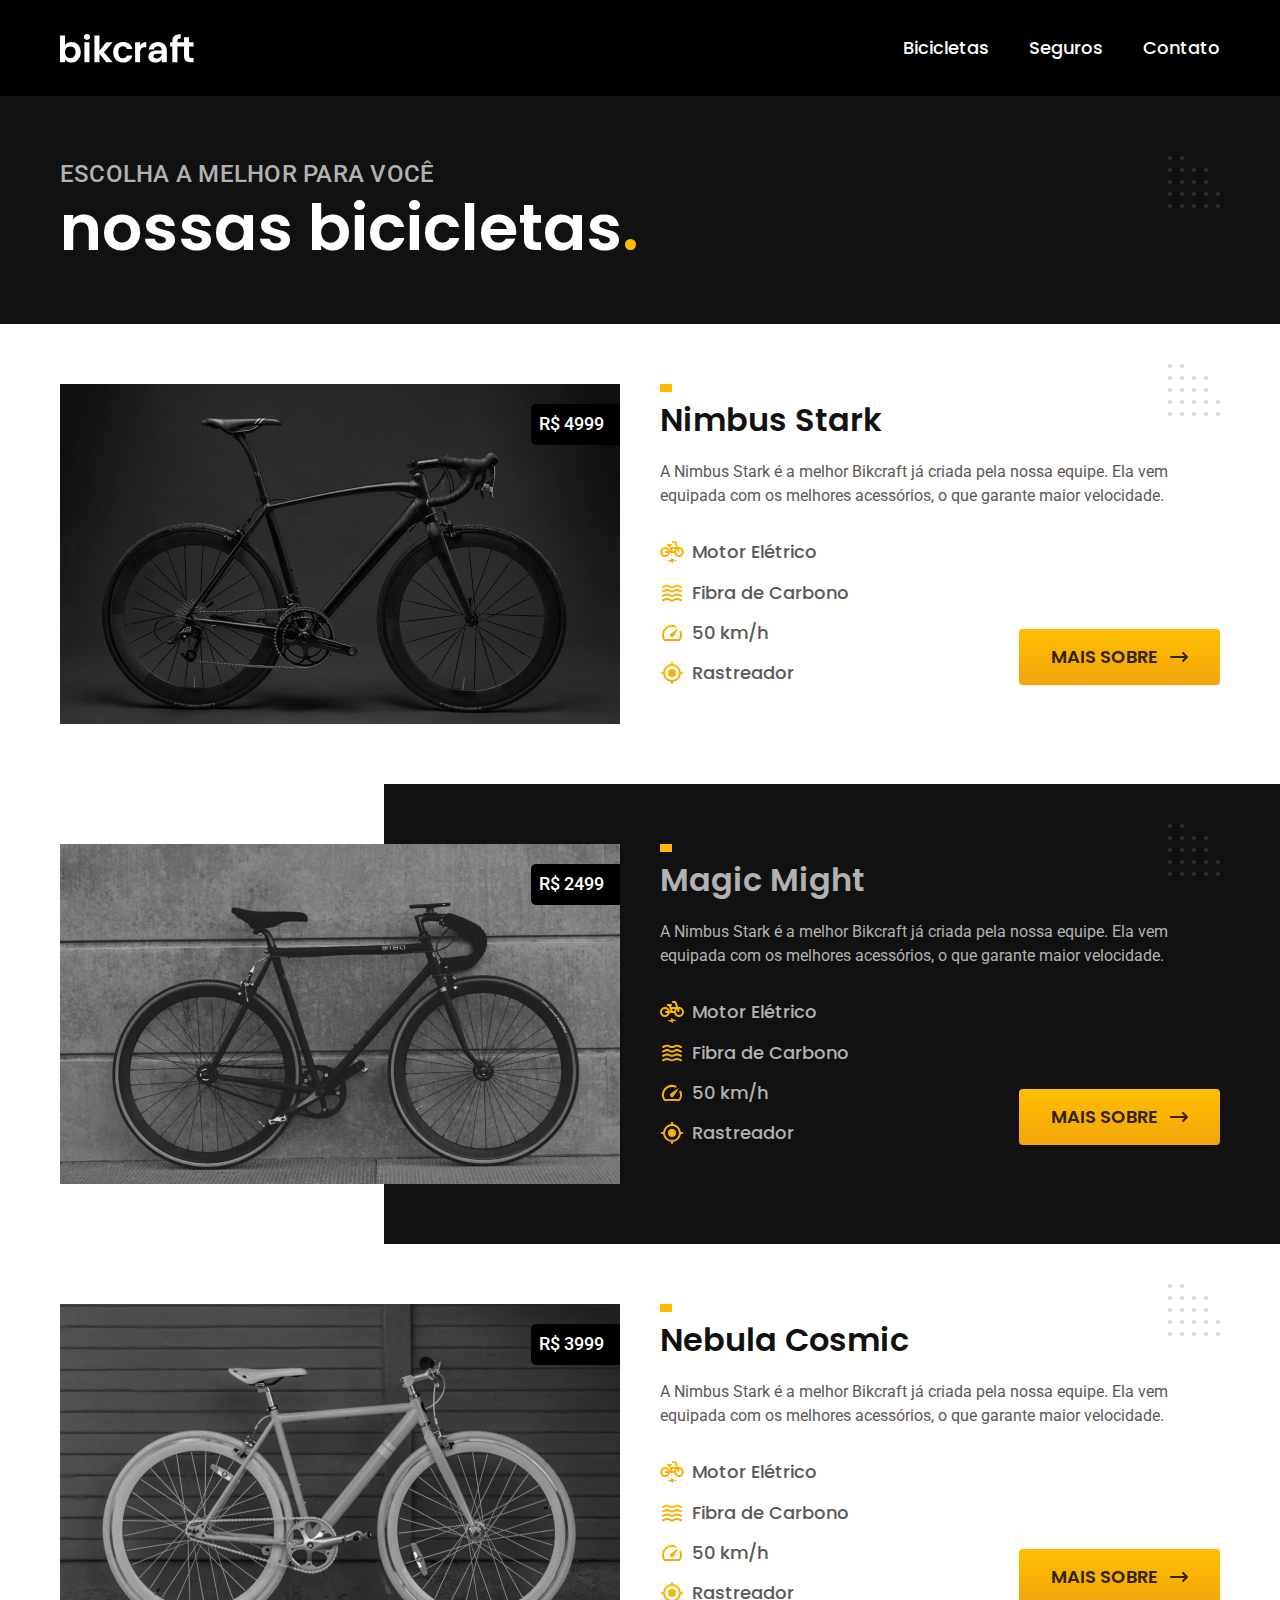
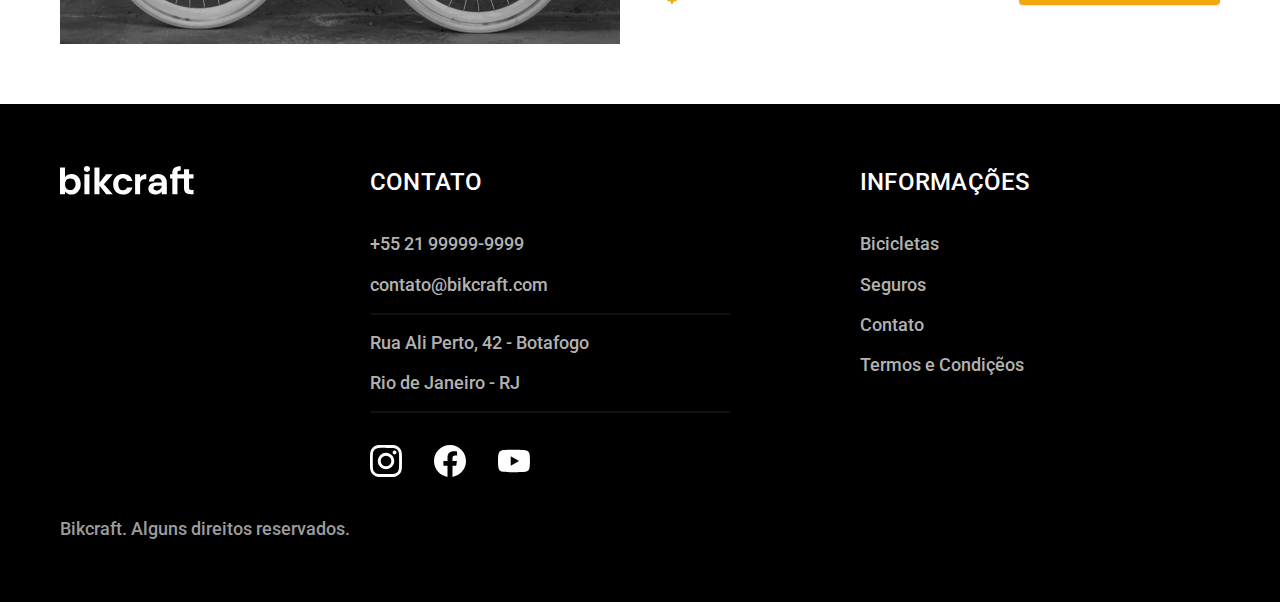
==== bicicletas.html @ 93dc84a7 "html e css finalizados" ====
<!DOCTYPE html>
<html lang="pt-br">

<head>
	<meta charset="UTF-8">
	<meta http-equiv="X-UA-Compatible" content="IE=edge">
	<meta name="viewport" content="width=device-width, initial-scale=1.0">
	<meta name="description" content="Bicicletas elétricas de alta precisão e qualidade, feitas sob medida para você. Explore o mundo na sua velocidade com a Bikcraft.">
	<link rel="preload" href="./css/style.css" as="style">
	<link rel="stylesheet" href="./css/style.css">
	<link rel="preconnect" href="https://fonts.googleapis.com">
	<link rel="preconnect" href="https://fonts.gstatic.com" crossorigin>
	<link href="https://fonts.googleapis.com/css2?family=Merriweather:ital,wght@1,900&family=Poppins:wght@400;600&family=Roboto:wght@400;500&display=swap" rel="stylesheet">
	<title>Bicicletas | Bikcraft</title>
	<meta name="description" content="Termos e condições.">
</head>

<body id="bicicletas">
	<header class="header-bg">
		<div class="container header">
			<a href="./"><img src="./img/bikcraft.svg" alt="Bikcraft"></a>
			<nav aria-label="primaria">
				<ul class="header-menu font-1-m cor-0">
					<li class="menu-item"><a href="./bicicletas.html">Bicicletas</a></li>
					<li class="menu-item"><a href="./seguros.html">Seguros</a></li>
					<li class="menu-item"><a href="./contato.html">Contato</a></li>
				</ul>
			</nav>
		</div>
	</header>
	<main class="">
		<div class="titulo-bg">
			<div class="titulo container">
				<p class="font-2-lb cor-5">Escolha a melhor para você</p>
				<h1 class="font-1-xxl cor-0">nossas bicicletas<span class="cor-p1">.</span></h1>
			</div>
		</div>
		<div class="">
			<div class="bicicletas container">
				<div class="bicicletas-imagem">
					<img src="./img/bicicletas/nimbus.jpg" alt="Bicicleta Preta">
					<span class="font-2-m cor-0">R$ 4999</span>
				</div>
				<div class="bicicletas-conteudo">
					<h2 class="font-1-xl">Nimbus Stark</h2>
					<p class="font-2-s cor-8">A Nimbus Stark é a melhor Bikcraft já criada pela nossa equipe. Ela vem equipada com os melhores acessórios, o que garante maior velocidade.</p>
					<ul class="font-1-m cor-8">
						<li>
							<img src="img/icones/eletrica.svg" alt="">
							Motor Elétrico
						</li>
						<li>
							<img src="img/icones/carbono.svg" alt="">
							Fibra de Carbono
						</li>
						<li>
							<img src="img/icones/velocidade.svg" alt="">
							50 km/h
						</li>
						<li>
							<img src="img/icones/rastreador.svg" alt="">
							Rastreador
						</li>
					</ul>
					<a class="botao seta" href="./bicicletas/nimbus.html">Mais Sobre</a>
				</div>
			</div>
		</div>
		<div class="bicicletas-bg">
			<div class="bicicletas container">
				<div class="bicicletas-imagem">
					<img src="./img/bicicletas/magic.jpg" alt="Bicicleta Preta">
					<span class="font-2-m cor-0">R$ 2499</span>
				</div>
				<div class="bicicletas-conteudo">
					<h2 class="font-1-xl cor-5">Magic Might</h2>
					<p class="font-2-s cor-5">A Nimbus Stark é a melhor Bikcraft já criada pela nossa equipe. Ela vem equipada com os melhores acessórios, o que garante maior velocidade.</p>
					<ul class="font-1-m cor-5">
						<li>
							<img src="img/icones/eletrica.svg" alt="">
							Motor Elétrico
						</li>
						<li>
							<img src="img/icones/carbono.svg" alt="">
							Fibra de Carbono
						</li>
						<li>
							<img src="img/icones/velocidade.svg" alt="">
							50 km/h
						</li>
						<li>
							<img src="img/icones/rastreador.svg" alt="">
							Rastreador
						</li>
					</ul>
					<a class="botao seta" href="./bicicletas/magic.html">Mais Sobre</a>
				</div>
			</div>
		</div>
		<div class="">
			<div class="bicicletas container">
				<div class="bicicletas-imagem">
					<img src="./img/bicicletas/nebula.jpg" alt="Bicicleta Preta">
					<span class="font-2-m cor-0">R$ 3999</span>
				</div>
				<div class="bicicletas-conteudo">
					<h2 class="font-1-xl">Nebula Cosmic</h2>
					<p class="font-2-s cor-8">A Nimbus Stark é a melhor Bikcraft já criada pela nossa equipe. Ela vem equipada com os melhores acessórios, o que garante maior velocidade.</p>
					<ul class="font-1-m cor-8">
						<li>
							<img src="img/icones/eletrica.svg" alt="">
							Motor Elétrico
						</li>
						<li>
							<img src="img/icones/carbono.svg" alt="">
							Fibra de Carbono
						</li>
						<li>
							<img src="img/icones/velocidade.svg" alt="">
							50 km/h
						</li>
						<li>
							<img src="img/icones/rastreador.svg" alt="">
							Rastreador
						</li>
					</ul>
					<a class="botao seta" href="./bicicletas/nebula.html">Mais Sobre</a>
				</div>
			</div>
		</div>
	</main>
	<footer class="footer-bg">
		<div class="footer container">
			<img src="img/bikcraft.svg" alt="Bikcraft">
			<div class="footer-contato">
				<h3 class="font-2-lb cor-0">Contato</h3>
				<ul class="cor-5 font-2-m">
					<li><a href="tel: +5521999999999">+55 21 99999-9999</a></li>
					<li><a href="mailto: contato@bikkcraft.com">contato@bikcraft.com</a></li>
					<li>Rua Ali Perto, 42 - Botafogo</li>
					<li>Rio de Janeiro - RJ</li>
				</ul>
				<div class="footer-redes">
					<a href="./">
						<img src="img/redes/instagram.svg" alt="">
					</a>
					<a href="./">
						<img src="img/redes/facebook.svg" alt="">
					</a>
					<a href="./">
						<img src="img/redes/youtube.svg" alt="">
					</a>
				</div>
			</div>
			<div class="footer-informacoes">
				<h3 class="font-2-lb cor-0">Informações</h3>
				<nav>
					<ul class="cor-5 font-2-m">
						<li><a href="./bicicletas.html">Bicicletas</a></li>
						<li><a href="./seguros.html">Seguros</a></li>
						<li><a href="./contato.html">Contato</a></li>
						<li><a href="./termos.html">Termos e Condiçẽos</a></li>
					</ul>
				</nav>
			</div>
			<p class="footer-copy font-2-m cor-6">Bikcraft. Alguns direitos reservados.</p>
		</div>
	</footer>
</body>

</html>
---- css/style.css ----
@import url('./global/global.css');
@import url('./utilidades/tipografia.css');
@import url('./utilidades/cores.css');
@import url('./global/header.css');
@import url('./global/footer.css');

/* utilidades */
@import url('./utilidades/componentes.css');
@import url('./utilidades/formulario.css');

/* home */
@import url('./home/introducao.css');
@import url('./home/tecnologia.css');
@import url('./home/parceiros.css');
@import url('./home/depoimento.css');

/* bicicletas */
@import url('./bicicletas/bicicletas-lista.css');
@import url('./bicicletas/bicicletas.css');

/* bicicleta */
@import url('./bicicleta/bicicleta.css');
@import url('./bicicleta/seguro-bicicleta.css');

/* seguros */
@import url('./seguros/seguros.css');
@import url('./seguros/vantagens.css');
@import url('./seguros/perguntas.css');

/* contato */
@import url('./contato/contato.css');
@import url('./contato/lojas.css');

/* orçamento */
@import url('./orcamento/orcamento.css');

/* termos */
@import url('./termos/termos.css');
---- css/style.css ----
@import url('./global/global.css');
@import url('./utilidades/tipografia.css');
@import url('./utilidades/cores.css');
@import url('./global/header.css');
@import url('./global/footer.css');

/* utilidades */
@import url('./utilidades/componentes.css');
@import url('./utilidades/formulario.css');

/* home */
@import url('./home/introducao.css');
@import url('./home/tecnologia.css');
@import url('./home/parceiros.css');
@import url('./home/depoimento.css');

/* bicicletas */
@import url('./bicicletas/bicicletas-lista.css');
@import url('./bicicletas/bicicletas.css');

/* bicicleta */
@import url('./bicicleta/bicicleta.css');
@import url('./bicicleta/seguro-bicicleta.css');

/* seguros */
@import url('./seguros/seguros.css');
@import url('./seguros/vantagens.css');
@import url('./seguros/perguntas.css');

/* contato */
@import url('./contato/contato.css');
@import url('./contato/lojas.css');

/* orçamento */
@import url('./orcamento/orcamento.css');

/* termos */
@import url('./termos/termos.css');
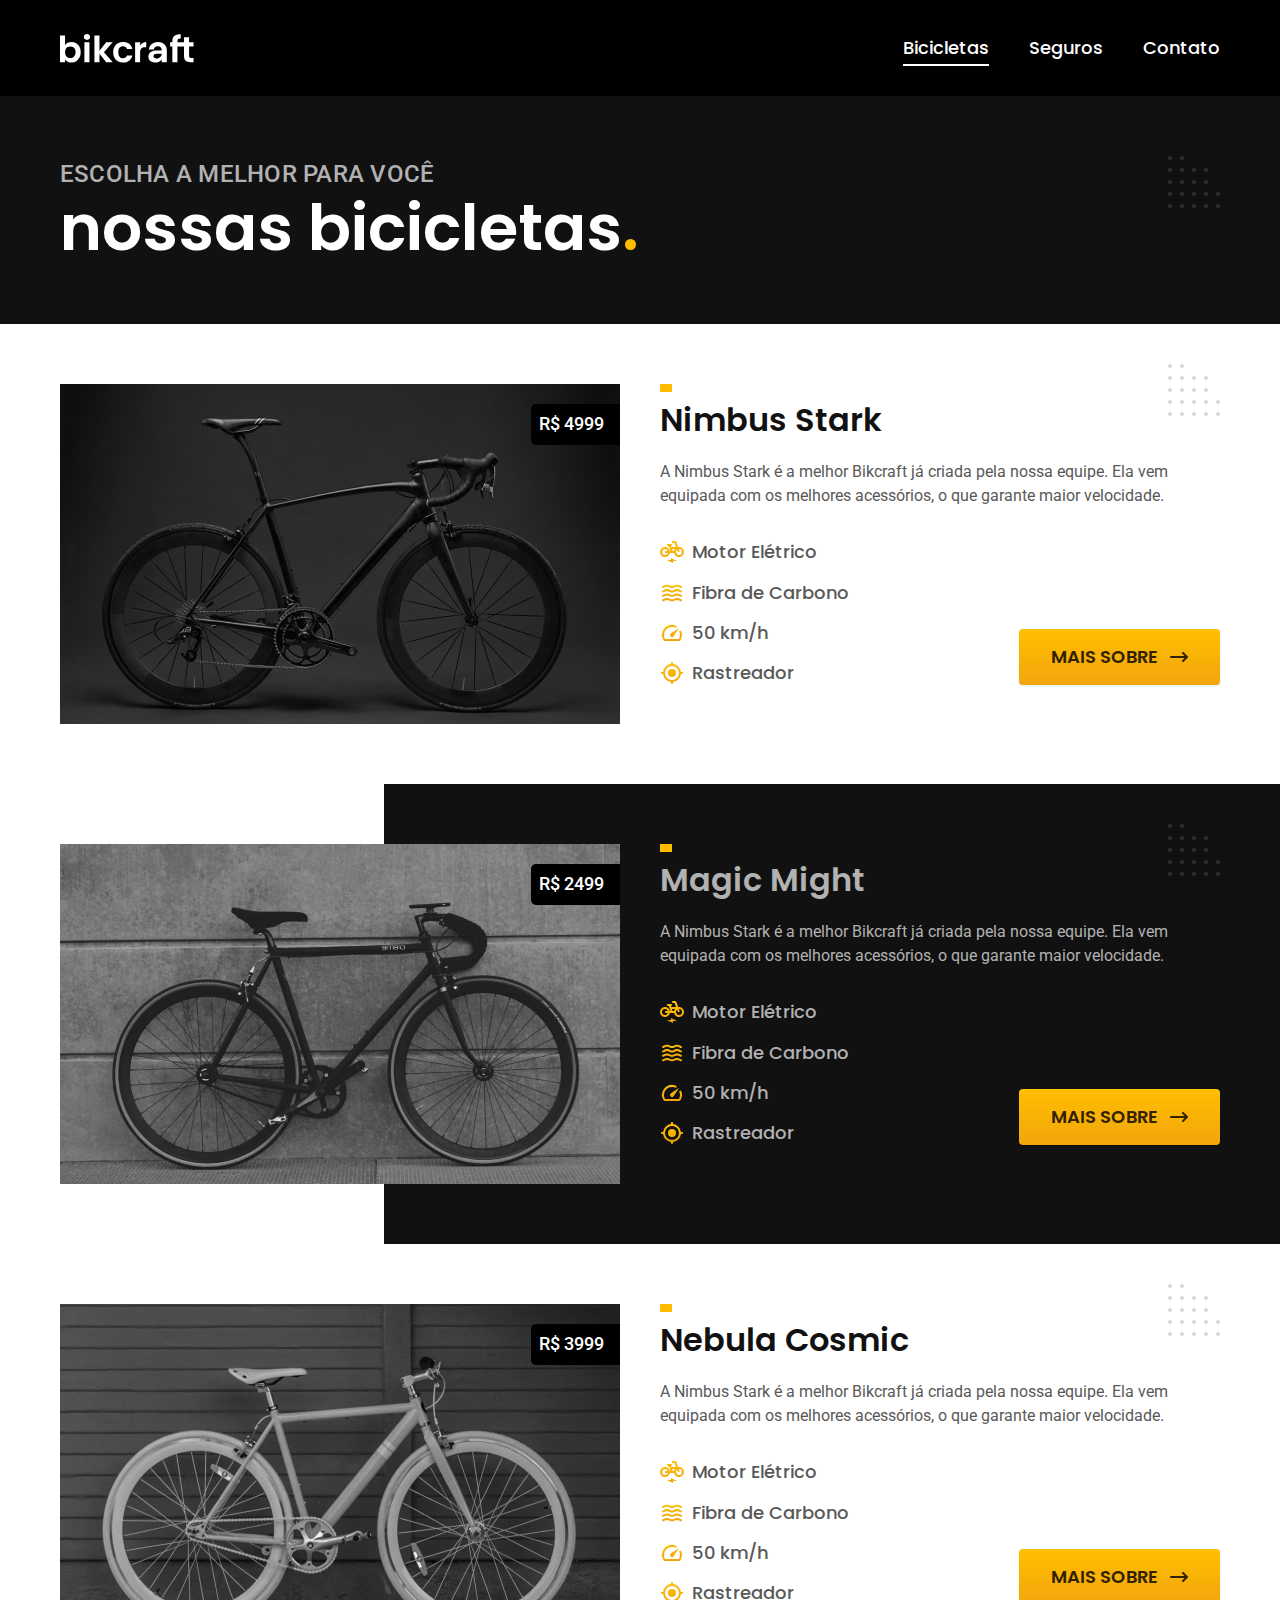
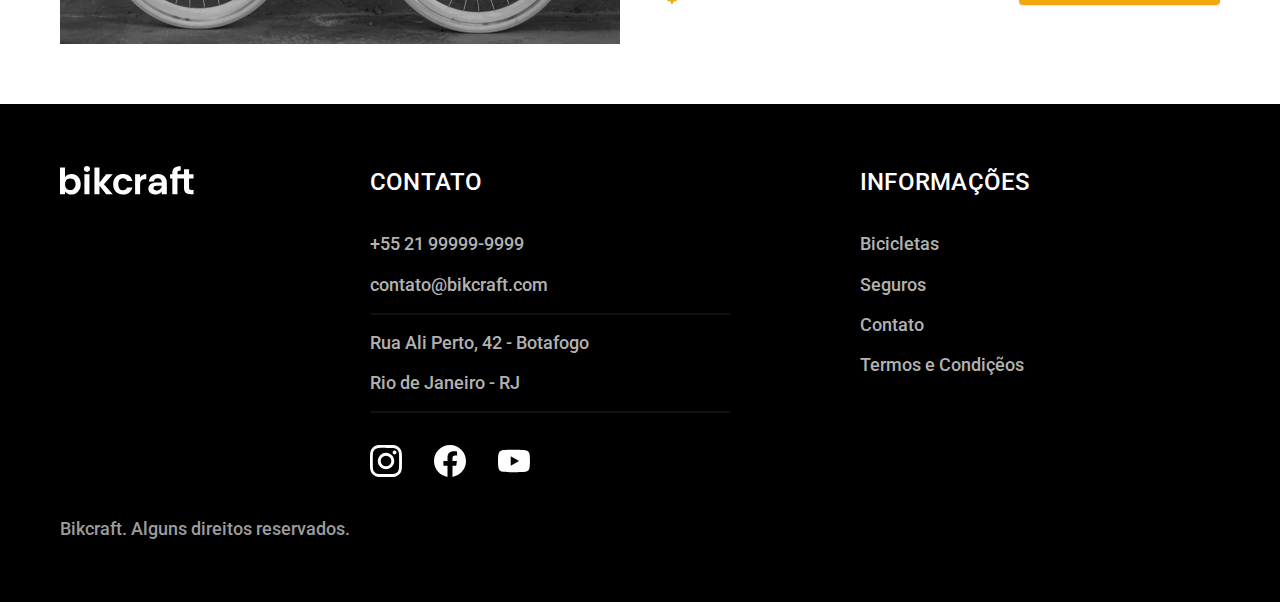
==== commit 8e7cdff7: "otimizado para prod" ====
--- a/bicicletas.html
+++ b/bicicletas.html
@@ -1,13 +1,16 @@
 <!DOCTYPE html>
 <html lang="pt-br">
+
+<script>document.documentElement.classList.add('js');</script>
 
 <head>
 	<meta charset="UTF-8">
 	<meta http-equiv="X-UA-Compatible" content="IE=edge">
 	<meta name="viewport" content="width=device-width, initial-scale=1.0">
 	<meta name="description" content="Bicicletas elétricas de alta precisão e qualidade, feitas sob medida para você. Explore o mundo na sua velocidade com a Bikcraft.">
-	<link rel="preload" href="./css/style.css" as="style">
-	<link rel="stylesheet" href="./css/style.css">
+	<link rel="icon" href="./favicon.svg" type="image/svg+xml">
+	<link rel="preload" href="./css/style.min.css" as="style">
+	<link rel="stylesheet" href="./css/style.min.css">
 	<link rel="preconnect" href="https://fonts.googleapis.com">
 	<link rel="preconnect" href="https://fonts.gstatic.com" crossorigin>
 	<link href="https://fonts.googleapis.com/css2?family=Merriweather:ital,wght@1,900&family=Poppins:wght@400;600&family=Roboto:wght@400;500&display=swap" rel="stylesheet">
@@ -166,6 +169,8 @@
 			<p class="footer-copy font-2-m cor-6">Bikcraft. Alguns direitos reservados.</p>
 		</div>
 	</footer>
+	<script src="./js/script.js"></script>
+
 </body>
 
 </html>--- a/css/style.min.css
+++ b/css/style.min.css
@@ -0,0 +1 @@
+body{margin:0;font-family:Arial,Helvetica,sans-serif;color:#111}blockquote,dd,h1,h2,h3,h4,p,ul{margin:0}ul{padding:0;list-style:none}a{text-decoration:none;color:inherit}img{max-width:100%;display:block}img [src$='.jpg']{border-radius:4px}.font-1-xs{font:500 0.75rem/1.35 Poppins,sans-serif}.font-1-s{font:500 1rem/1.5 Poppins,sans-serif}.font-1-m,.font-1-mb{font:500 1.125rem/1.35 Poppins,sans-serif}.font-1-mb{font-weight:600}.font-1-l{font:500 1.5rem/1.5 Poppins,sans-serif}.font-1-xl{font:600 2rem/1.25 Poppins,sans-serif}.font-1-xxl{font:600 4rem/1.125 Poppins,sans-serif}.font-2-xs{font:400 0.875rem/1.43 Roboto,sans-serif}.font-2-s{font:400 1rem/1.5 Roboto,sans-serif}.font-2-m{font:500 1.125rem/1.35 Roboto,sans-serif}.font-2-l,.font-2-lb{font:400 1.5rem/1.5 Roboto,sans-serif}.font-2-lb{font-weight:500;letter-spacing:.015rem;text-transform:uppercase}.font-2-xl{font:500 2rem/1.25 Roboto,sans-serif}@media (max-width:1200px){.font-1-xxl{font-size:3rem}.font-2-l,.font-2-lb{font-size:1.125rem}}@media (max-width:800px){.font-1-xxl{font-size:2rem}.font-1-xl,.font-2-xl{font-size:1.5rem}}:root{--cor-0:#ffffff;--cor-1:#f7f7f7;--cor-2:#ededed;--cor-3:#dedede;--cor-4:#cccccc;--cor-5:#b2b2b2;--cor-6:#9c9c9c;--cor-7:#717171;--cor-8:#595959;--cor-9:#404040;--cor-10:#2e2e2e;--cor-11:#111111;--cor-12:#000000;--cor-p1:#ffbb00;--cor-p2:#e4a30b;--cor-p3:#a66f00;--cor-p4:#664400;--cor-p5:#332200}.cor-0{color:var(--cor-0)}.cor-1{color:var(--cor-1)}.cor-2{color:var(--cor-2)}.cor-3{color:var(--cor-3)}.cor-4{color:var(--cor-4)}.cor-5{color:var(--cor-5)}.cor-6{color:var(--cor-6)}.cor-7{color:var(--cor-7)}.cor-8{color:var(--cor-8)}.cor-9{color:var(--cor-9)}.cor-10{color:var(--cor-10)}.cor-11{color:var(--cor-11)}.cor-12{color:var(--cor-12)}.cor-p1{color:var(--cor-p1)}.js [data-anime]{opacity:0}.js .anime{opacity:1;transform:none;transition:transform .6s,opacity .6s}.header-bg{background-color:var(--cor-12)}.header{display:flex;flex-wrap:wrap;gap:20px;justify-content:space-between;align-items:center;padding-bottom:20px;padding-top:20px}.header-menu{display:flex;flex-wrap:wrap;gap:40px}.header-menu a{padding:16px 0;display:inline-block;position:relative}.header-menu a::after{content:'';display:block;background:var(--cor-0);width:0;height:2px;margin-top:4px;position:absolute}.header-menu a.ativo::after,.header-menu a:hover::after{width:100%;transition:.3s}@media (max-width:800px){.header-menu{gap:20px}.header-menu a{background:var(--cor-11);padding:12px 16px;border-radius:4px}.header-menu a:hover{background-color:var(--cor-10)}.header-menu a::after{display:none}}@media (max-width:400px){.header-menu{gap:12px}.header-menu a{padding:8px 12px;font-size:.875rem}}.footer-bg{background-color:var(--cor-12)}.footer{padding-top:60px;padding-bottom:60px;display:grid;grid-template-columns:3fr 5fr 4fr;gap:40px}.footer h3{margin-bottom:32px}.footer-contato ul{margin-bottom:32px}.footer-contato li:nth-child(even):after{content:'';display:block;height:2px;max-width:360px;background:var(--cor-11);margin-top:16px}.footer li{margin-bottom:16px}.footer-redes{display:flex;gap:32px}.footer a:hover{color:var(--cor-0)}.footer-copy{grid-column:1/-1}@media (max-width:800px){.footer{grid-template-columns:1fr 1fr}.footer>img{display:none}}@media (max-width:600px){.footer{grid-template-columns:1fr;gap:60px}.footer-copy{margin-top:0}}.container{max-width:1200px;box-sizing:border-box;margin:0 auto;padding-left:20px;padding-right:20px}.botao{display:inline-block;padding:16px 32px;background:linear-gradient(#ffbf00,#f2a50c);color:var(--cor-p5);border-radius:4px;box-shadow:0 1px 2px 0 rgba(0,0,0,.1);text-transform:uppercase;font:600 1.125rem/1.35 Poppins,sans-serif;max-width:max-content;border:none;cursor:pointer}.botao:hover{background:linear-gradient(#ffb60d,#e59317)}.botao.secundario{background:var(--cor-10);color:var(--cor-2)}.botao.secundario:hover{background:var(--cor-9);color:var(--cor-2)}.botao.seta{display:flex;align-items:center}.botao.seta::after{content:'';display:inline-block;width:18px;height:10px;margin-left:12px;background-image:url('../img/icones/seta.svg');transition:transform .2s}.botao.seta:hover::after{transform:translateX(4px)}@media (max-width:600px){.botao{padding:12px 16px;font-size:1rem}}.link{display:inline-block;text-transform:uppercase;color:var(--cor-p1);font:500 1.5rem/1.5 Poppins,sans-serif;text-transform:uppercase}.link::after{content:'';display:block;width:100%;height:4px;background-color:currentColor}.link:hover{color:var(--cor-0)}.titulo-bg{background-color:var(--cor-11);padding-top:60px;padding-bottom:60px}.titulo{background:url('../img/dec/top-right.svg') no-repeat top right 20px}titulo p{margin-bottom:4px}@media (max-width:800px){.itutlo-bg{padding-top:40px;padding-bottom:40px}.titulo p{font-size:1rem;text-transform:lowercase;font-weight:400}}.form{display:grid;grid-template-columns:1fr 1fr;gap:20px}.form .col-2{grid-column:span 2}.form label{display:block;font:400 1rem/1.5 Poppins,sans-serif;margin-bottom:4px}.form input[type=email],.form input[type=text],.form textarea{font:400 1rem/1.5 Roboto,sans-serif;background:var(--cor-1);border:1px solid var(--cor-2);padding:12px;border-radius:4px;width:100%;box-sizing:border-box}.form input[type=email]:focus,.form input[type=text]:focus,.form textarea:focus{outline:0;border-color:var(--cor-p1);background:var(--cor-0);box-shadow:0 0 0 2px #fea}@media (max-width:600px){.form{grid-template-columns:1fr}.form .col-2{grid-column:1}}.introducao-bg{background:var(--cor-12) url('../img/dec/bottom-left.svg') no-repeat bottom 160px left 20px;color:#fff;box-shadow:inset 0 -120px var(--cor-0)}.introducao{display:grid;grid-template-columns:1fr 1fr;gap:0 40px}.introducao-conteudo{align-self:end;padding-bottom:200px}.introducao img{object-fit:cover;height:100%;width:100%}.introducao h1{margin-bottom:32px}.introducao p{margin-bottom:20px}@media (max-width:800px){.introducao-bg{background:var(--cor-11);padding-top:40px;box-shadow:inset 0 -60px var(--cor-0)}.introducao{grid-template-columns:1fr;gap:32px}.introducao-conteudo{padding-bottom:0}.introducao h1{margin-bottom:16px}.introducao img{height:300px;width:100%}}.tecnologia-bg{background-color:var(--cor-11);box-shadow:inset 0 120px var(--cor-0),inset 0 -120px var(--cor-0)}.tecnologia{display:grid;grid-template-columns:1fr 1fr;gap:40px}.tecnologia-imagem img{height:100%;object-fit:cover;object-position:left;width:100%}.tecnologia-conteudo{padding-bottom:180px;padding-top:180px}.tecnologia-conteudo>span{margin-bottom:20px;display:block}.tecnologia h2{margin-bottom:32px}.tecnologia-conteudo>p{margin-bottom:20px}.link{margin-bottom:80px}.tecnologia-vantagens{display:flex;gap:40px}.tecnologia-vantagens img{padding-bottom:8px}.tecnologia-vantagens h3{margin-bottom:8px;width:max-content}@media (max-width:800px){.tecnologia-bg{box-shadow:initial}.tecnologia{grid-template-columns:1fr}.tecnologia-conteudo{padding-top:60px;padding-bottom:60px}.tecnologia-imagem img{display:none}.link{margin-bottom:60px}}@media (max-width:600px){.tecnologia-vantagens{flex-direction:column}}.parceiros{padding-top:60px;padding-bottom:120px}.parceiros h2{margin-bottom:60px}.parceiros ul{padding:0 20px;max-width:1400px;margin:0 auto;display:grid;grid-template-columns:repeat(4,1fr)}.parceiros li{display:flex;padding:32px;border-left:2px solid var(--cor-2)}.parceiros li:first-child,.parceiros li:nth-child(5){border-left:none}.parceiros li:nth-child(n+5){border-top:2px solid var(--cor-2)}.parceiros img{margin:auto}@media (max-width:800px){.parceiros{padding-bottom:60px}.parceiros h2{padding-bottom:20px}.parceiros ul{grid-template-columns:repeat(2,1fr)}.parceiros li{padding:20px}.parceiros li:nth-child(n+3){border-top:2px solid var(--cor-2)}.parceiros li:nth-child(odd){border-left:none}}.depoimento{display:grid;grid-template-columns:1fr 1fr;background-color:var(--cor-p1);overflow:hidden}.depoimento-imagem img{display:block;width:100%;height:100%;object-fit:cover;border-radius:0}.depoimento-conteudo{padding:40px 40px 80px 80px;align-self:end;background:url(../img/dec/bottom-right-p.svg) no-repeat right 40px bottom 40px}.depoimento-conteudo p{font-family:Merriweather,serif;font-style:italic;font-weight:900px;margin-bottom:32px;max-width:32ch;position:relative}.depoimento p::after,.depoimento p::before{font-size:5rem;color:var(--cor-p2);position:absolute}.depoimento p::before{content:'“';left:-50px;top:-20px}.depoimento p::after{content:'”'}@media (max-width:800px){.depoimento{grid-template-columns:1fr;text-align:center}.depoimento-imagem img{max-height:200px}.depoimento-conteudo{padding:40px 20px;justify-self:center}}@media (min-width:1200px){.depoimento img{max-height:520px}}.bicicletas-lista{padding-top:60px;padding-bottom:120px}.bicicletas-lista h2{margin-bottom:40px}.bicicletas-lista ul{display:flex;gap:40px;padding:0 20px 20px 20px;max-width:1400px;margin:0 auto;overflow-x:auto}#bicicleta .bicicletas-lista ul{padding:0 0 20px 0}.bicicletas-lista li{flex:1;min-width:280px}.bicicletas-lista a{display:block}.bicicletas-lista img{margin-bottom:16px}.bicicletas-lista h3{margin-bottom:8px;display:flex;align-items:center}.bicicletas-lista h3::before{content:'';background-color:var(--cor-p1);width:12px;height:8px;display:inline-block;margin-right:8px;transition:width .2s}.bicicletas-lista a:hover h3::before{width:24px}.bicicletas-lista li span{padding-left:20px}@media (max-width:800px){.bicicletas-lista{padding-bottom:60px}.bicicletas-lista ul{gap:20px}}.bicicletas-bg{background:linear-gradient(to right,var(--cor-0) 30%,var(--cor-11) 0)}.bicicletas{display:grid;grid-template-columns:1fr 1fr;gap:40px;padding-top:60px;padding-bottom:60px;background:url('../img/dec/top-right.svg') no-repeat top 40px right 20px}.bicicletas-imagem{display:grid}.bicicletas-imagem img{grid-area:1/1}.bicicletas-imagem span{background:var(--cor-12);padding:8px 16px 8px 8px;display:inline-block;grid-area:1/1;place-self:start end;margin-top:20px;border-radius:5px 0 0 5px}.bicicletas-conteudo{display:grid;grid-template-columns:1fr auto;align-content:start}.bicicletas-conteudo h2,.bicicletas-conteudo p{grid-column:1/-1}.bicicletas-conteudo h2{margin-bottom:20px}.bicicletas-conteudo:before{content:'';display:block;width:12px;height:8px;background-color:var(--cor-p1);margin-bottom:8px}.bicicletas-conteudo p{margin-bottom:32px}.bicicletas-conteudo a{place-self:end}.bicicletas-conteudo li{display:flex;align-items:center}.bicicletas-conteudo ul{display:grid;gap:16px}.bicicletas-conteudo li img{width:24px;margin-right:8px}@media (max-width:800px){.bicicletas-bg{background:var(--cor-11)}.bicicletas{grid-template-columns:1fr;gap:20px;padding-top:40px;padding-bottom:40px}}@media (max-width:600px){.bicicletas-conteudo{grid-template-columns:1fr}.bicicletas-conteudo a{place-self:start}.bicicletas-conteudo ul{font-size:1rem;margin-bottom:32px;grid-template-columns:1fr 1fr}}.bicicleta{display:grid;grid-template-columns:1fr 1fr;align-items:start;gap:40px;padding-top:60px;padding-bottom:60px}#bicicleta .titulo p{text-transform:uppercase}.bicicleta-imagens{display:flex;flex-wrap:wrap;gap:20px}.bicicleta-imagens img{flex:1;min-width:200px}.bicicleta-imagens img:first-child{min-width:100%}.bicicleta-imagens img:not(:first-child){cursor:pointer}.bicicleta-conteudo p{margin-bottom:32px}.bicicleta-comprar{display:grid;grid-template-columns:max-content auto;align-items:center;justify-items:start;gap:8px 12px;margin-bottom:40px}.bicicleta-comprar a{grid-row:span 2}.bicicleta-comprar span{display:flex;align-items:center;background-color:var(--cor-12);padding:4px 8px;border-radius:4px;gap:8px}.bicicleta-conteudo h2{text-transform:uppercase;letter-spacing:.015rem;margin-bottom:12px}.bicicleta-ficha,.bicicleta-informacoes{padding:32px}.bicicleta-informacoes{margin-bottom:40px;display:grid;grid-template-columns:1fr 1fr;gap:32px}.bicicleta-informacoes img{width:24px;margin-bottom:8px}.bicicleta-informacoes h3{margin-bottom:8px}.bicicleta-ficha li{padding:4px 0;display:flex;justify-content:space-between;border-bottom:1px solid var(--cor-11)}.bicicleta-ficha li:last-child{border-bottom:none}.bicicleta-ficha span{color:var(--cor-6)}@media (max-width:800px){.bicicleta{grid-template-columns:1fr;padding-top:40px;padding-bottom:40px}.bicicleta-imagens{grid-row:2}}@media (max-width:400px){.bicicleta-informacoes{grid-template-columns:1fr}.bicicleta-comprar{grid-template-columns:1fr}}.seguro-bicicleta-bg{background-color:var(--cor-11);box-shadow:inset 0 120px var(--cor-0),inset 0 -120px var(--cor-12)}.seguro-bicicleta{display:grid;grid-template-columns:1fr 1fr;gap:40px}.seguro-bicicleta-imagem img{width:100%;height:100%;object-fit:cover}.seguro-bicicleta-conteudo{padding-top:180px;padding-bottom:180px}.seguro-bicicleta h2{padding-bottom:32px}.seguro-bicicleta p{margin-bottom:20px}@media (max-width:800px){.seguro-bicicleta-bg{box-shadow:inset 0 -120px var(--cor-12)}.seguro-bicicleta{grid-template-columns:1fr}.seguro-bicicleta-imagem img{height:300px}.seguro-bicicleta-conteudo{grid-row:1;padding-top:40px;padding-bottom:0}}.seguros-bg{background-color:var(--cor-11)}.seguros{padding-top:60px;padding-bottom:60px;display:grid;grid-template-columns:1fr 1fr;gap:40px;align-items:center}#seguros .seguros{padding-top:0}.seguros h2{grid-column:1/-1}.seguros-item{background-color:var(--cor-12);padding:32px 32px 32px 60px;display:grid;grid-template-columns:1fr auto;border-radius:4px}.seguros-item h3{margin-bottom:40px}.seguros-item span{grid-column:2;display:block;text-align:right}.seguros-item ul{grid-column:1/-1;margin-bottom:32px}.seguros-item li{display:flex;align-items:center;position:relative}.seguros-item li+li{margin-top:20px}.seguros-item li:before{content:'';width:13px;height:9px;background-image:url('../img/icones/lista.svg');display:inline-block;position:absolute;left:-21px}.seguros-item a{grid-column:1/-1}@media (max-width:800px){.seguros{grid-template-columns:1fr}.seguros h2{padding-left:20px}}.vantagens-bg{background-color:var(--cor-12)}.vantagens{padding-top:120px;padding-bottom:120px}.vantagens h2{margin-bottom:60px}.vantagens ul{display:grid;grid-template-columns:repeat(auto-fit,minmax(280px,max-content));gap:40px 80px}.vantagens h3,.vantagens img{margin-bottom:8px}@media (max-width:800px){.vantagens{padding-top:60px;padding-bottom:60px}.vantagens h2{margin-bottom:40px}.vantagens ul{gap:20px}}.perguntas{padding-bottom:120px;padding-top:120px}.perguntas h2{margin-bottom:60px}.perguntas dl>div{padding:20px;border-radius:4px}.perguntas dl>div:nth-child(odd){background-color:var(--cor-1)}.perguntas button{display:grid;grid-template-columns:auto 1fr auto;align-items:center;gap:8px;cursor:pointer;border:none;background:0 0;width:100%;text-align:left}.perguntas button::before{content:'';width:12px;height:8px;background-color:var(--cor-p1);display:inline-block}.perguntas button::after{content:'';background:url('../img/icones/seta-abrir.svg');display:inline-block;width:14px;height:6px}.perguntas button:hover::after,.perguntas button[aria-expanded=true]::after{transform:rotate(180deg)}.perguntas dd{display:none}.perguntas dd.ativa{display:block}.perguntas dd{padding-left:20px;padding-top:16px;max-width:80ch}@media (max-width:800px){.perguntas{padding-top:60px;padding-bottom:60px}.perguntas h2{margin-bottom:40px}}#contato{background:linear-gradient(var(--cor-11) 600px,var(--cor-1) 0)}.contato{display:grid;grid-template-columns:5fr 7fr}.contato-dados,.contato-formulario{padding:60px;box-shadow:0 1px 2px rgba(0,0,0,.1)}.contato-dados{background:var(--cor-12) url('../img/dec/bottom-left.svg') no-repeat bottom 20px left 20px;border-radius:5px 0 0 5px}.contato-formulario{background:var(--cor-0) url('../img/dec/bottom-right.svg') no-repeat bottom 20px right 20px;border-radius:0 5px 5px 0}.contato-dados h2{margin-bottom:60px}.contato-endereco{margin-bottom:32px;position:relative;padding-left:24px}.contato-endereco::before{content:url('../img/icones/local.svg');width:24px;position:absolute;left:-4px;top:2px}.contato-endereco p{margin-bottom:8px}.contato-meios a{display:block;max-width:max-content;margin-bottom:8px;position:relative;padding-left:24px}.contato-meios a:first-child:before{content:url('../img/icones/email.svg');width:24px;position:absolute;left:-4px;top:2px}.contato-meios a:hover{color:var(--cor-0)}.contato-meios a:nth-child(2){margin-bottom:32px}.contato-meios a:last-child:before{content:url('../img/icones/telefone.svg');width:24px;position:absolute;left:-4px;top:2px}.contato-meios a:nth-child(3){margin-bottom:60px}.contato-redes{display:flex;gap:32px;padding-left:24px}@media (max-width:800px){.contato{grid-template-columns:1fr}.contato-dados,.contato-formulario{padding:20px}.contato-dados{border-radius:5px 5px 0 0;background:var(--cor-12)}.contato-formulario{border-radius:0 0 5px 5px}.contato-dados h2,.contato-meios a:nth-child(3){margin-bottom:32px}.contato-redes{margin-bottom:12px}}.lojas{display:grid;grid-template-columns:1fr 1fr;gap:0 40px;padding-top:120px;padding-bottom:120px}.lojas h2{grid-column:1/-1;margin-bottom:60px}.lojas img{border-radius:4px 4px 0 0}.lojas-item{border-radius:4px;background-color:var(--cor-0);box-shadow:0 1px 2px rgba(0,0,0,.1)}.lojas-conteudo{display:grid;grid-template-columns:1fr 1fr;gap:32px 16px;padding:32px}.lojas-conteudo h3,.lojas-tempo{grid-column:1/-1}.lojas-dados{display:grid;gap:8px;border-left:2px solid var(--cor-2);padding-left:12px}.lojas-tempo{display:flex;align-items:center;gap:8px}@media (max-width:800px){.lojas{gap:20px;padding-top:60px;padding-bottom:60px}.lojas h2{margin-bottom:32px}.lojas-conteudo{grid-template-columns:1fr}}@media (max-width:600px){.lojas{grid-template-columns:1fr}}#orcamento{background:linear-gradient(var(--cor-11) 600px,var(--cor-1) 0)}.orcamento{display:grid;grid-template-columns:5fr 7fr;padding-bottom:120px}.orcamento h2{text-transform:uppercase;position:relative;display:flex;align-items:center}.orcamento h2::before{content:'';display:inline-block;width:4px;height:8px;background-color:var(--cor-p1);position:absolute;left:-12px}.orcamento-dados,.orcamento-produto{padding:60px;box-shadow:0 1px 2px rgba(0,0,0,.1)}.orcamento-produto{border-radius:5px 0 0 5px;display:grid;grid-template-columns:1fr 1fr;background:var(--cor-12) url('../img/dec/bottom-left.svg') no-repeat bottom 20px left 20px;gap:20px;align-content:start}.orcamento-produto label{font:500 1rem/1.5 Poppins,sans-serif;cursor:pointer;color:var(--cor-4);background-color:var(--cor-10);display:block;padding:12px 16px;border-radius:4px;display:grid;grid-template-columns:auto 1fr auto;align-items:center;border:1px solid var(--cor-10)}.orcamento-produto input:checked+label{background:var(--cor-0);color:var(--cor-11)}.orcamento-produto label::before{content:'';display:inline-block;box-sizing:border-box;width:12px;height:12px;border:1px solid var(--cor-6);border-radius:50%;margin-right:8px}.orcamento-produto input:checked+label::before{border-color:var(--cor-7);box-shadow:inset 0 0 0 3px var(--cor-0),inset 0 0 0 6px var(--cor-7)}.orcamento-produto label:hover{background-color:var(--cor-9);border-color:var(--cor-9)}.orcamento-produto input:focus+label{box-shadow:0 0 0 2px var(--cor-p1);border-color:var(--cor-12)}.orcamento-produto label span{display:none}.orcamento-produto input:checked+label span{display:inline-block}.orcamento-produto input{position:absolute;pointer-events:none;opacity:0}.orcamento-produto>*{grid-column:1/-1}.orcamento-produto>label{grid-column:initial}.orcamento-dados{border-radius:0 5px 5px 0;background:var(--cor-0) url('../img/dec/bottom-right.svg') no-repeat bottom 20px right 20px}.orcamento-conteudo{display:none}.orcamento-conteudo h2,.orcamento-dados h2:nth-of-type(n+2){margin-top:20px}#bikcraft:checked~#orcamento-bikcraft,#seguro:checked~#orcamento-seguro{display:grid;gap:20px}.orcamento-detalhes{background:var(--cor-0);padding:20px;display:none;grid-template-columns:1fr 1fr;border-radius:4px;align-items:center}.orcamento-detalhes li{display:flex;align-items:center;margin-bottom:8px}.orcamento-detalhes li img{width:16px;margin-right:8px}.orcamento-produto input:checked+label+.orcamento-detalhes{display:grid}@media (max-width:1200px){.orcamento-dados,.orcamento-produto{padding:32px}}@media (max-width:800px){.orcamento{grid-template-columns:1fr}.orcamento-produto{border-radius:5px 5px 0 0;background:var(--cor-12)}.orcamento-dados{border-radius:0 0 5px 5px}}@media (max-width:400px){.orcamento-produto{grid-template-columns:1fr}}.termos{padding-top:80px;padding-bottom:80px}.termos h2{font-weight:600;margin-bottom:20px}.termos p{margin-bottom:24px;max-width:75ch}.termos p+h2{margin-top:40px}--- a/css/style.min.css
+++ b/css/style.min.css
@@ -0,0 +1 @@
+body{margin:0;font-family:Arial,Helvetica,sans-serif;color:#111}blockquote,dd,h1,h2,h3,h4,p,ul{margin:0}ul{padding:0;list-style:none}a{text-decoration:none;color:inherit}img{max-width:100%;display:block}img [src$='.jpg']{border-radius:4px}.font-1-xs{font:500 0.75rem/1.35 Poppins,sans-serif}.font-1-s{font:500 1rem/1.5 Poppins,sans-serif}.font-1-m,.font-1-mb{font:500 1.125rem/1.35 Poppins,sans-serif}.font-1-mb{font-weight:600}.font-1-l{font:500 1.5rem/1.5 Poppins,sans-serif}.font-1-xl{font:600 2rem/1.25 Poppins,sans-serif}.font-1-xxl{font:600 4rem/1.125 Poppins,sans-serif}.font-2-xs{font:400 0.875rem/1.43 Roboto,sans-serif}.font-2-s{font:400 1rem/1.5 Roboto,sans-serif}.font-2-m{font:500 1.125rem/1.35 Roboto,sans-serif}.font-2-l,.font-2-lb{font:400 1.5rem/1.5 Roboto,sans-serif}.font-2-lb{font-weight:500;letter-spacing:.015rem;text-transform:uppercase}.font-2-xl{font:500 2rem/1.25 Roboto,sans-serif}@media (max-width:1200px){.font-1-xxl{font-size:3rem}.font-2-l,.font-2-lb{font-size:1.125rem}}@media (max-width:800px){.font-1-xxl{font-size:2rem}.font-1-xl,.font-2-xl{font-size:1.5rem}}:root{--cor-0:#ffffff;--cor-1:#f7f7f7;--cor-2:#ededed;--cor-3:#dedede;--cor-4:#cccccc;--cor-5:#b2b2b2;--cor-6:#9c9c9c;--cor-7:#717171;--cor-8:#595959;--cor-9:#404040;--cor-10:#2e2e2e;--cor-11:#111111;--cor-12:#000000;--cor-p1:#ffbb00;--cor-p2:#e4a30b;--cor-p3:#a66f00;--cor-p4:#664400;--cor-p5:#332200}.cor-0{color:var(--cor-0)}.cor-1{color:var(--cor-1)}.cor-2{color:var(--cor-2)}.cor-3{color:var(--cor-3)}.cor-4{color:var(--cor-4)}.cor-5{color:var(--cor-5)}.cor-6{color:var(--cor-6)}.cor-7{color:var(--cor-7)}.cor-8{color:var(--cor-8)}.cor-9{color:var(--cor-9)}.cor-10{color:var(--cor-10)}.cor-11{color:var(--cor-11)}.cor-12{color:var(--cor-12)}.cor-p1{color:var(--cor-p1)}.js [data-anime]{opacity:0}.js .anime{opacity:1;transform:none;transition:transform .6s,opacity .6s}.header-bg{background-color:var(--cor-12)}.header{display:flex;flex-wrap:wrap;gap:20px;justify-content:space-between;align-items:center;padding-bottom:20px;padding-top:20px}.header-menu{display:flex;flex-wrap:wrap;gap:40px}.header-menu a{padding:16px 0;display:inline-block;position:relative}.header-menu a::after{content:'';display:block;background:var(--cor-0);width:0;height:2px;margin-top:4px;position:absolute}.header-menu a.ativo::after,.header-menu a:hover::after{width:100%;transition:.3s}@media (max-width:800px){.header-menu{gap:20px}.header-menu a{background:var(--cor-11);padding:12px 16px;border-radius:4px}.header-menu a:hover{background-color:var(--cor-10)}.header-menu a::after{display:none}}@media (max-width:400px){.header-menu{gap:12px}.header-menu a{padding:8px 12px;font-size:.875rem}}.footer-bg{background-color:var(--cor-12)}.footer{padding-top:60px;padding-bottom:60px;display:grid;grid-template-columns:3fr 5fr 4fr;gap:40px}.footer h3{margin-bottom:32px}.footer-contato ul{margin-bottom:32px}.footer-contato li:nth-child(even):after{content:'';display:block;height:2px;max-width:360px;background:var(--cor-11);margin-top:16px}.footer li{margin-bottom:16px}.footer-redes{display:flex;gap:32px}.footer a:hover{color:var(--cor-0)}.footer-copy{grid-column:1/-1}@media (max-width:800px){.footer{grid-template-columns:1fr 1fr}.footer>img{display:none}}@media (max-width:600px){.footer{grid-template-columns:1fr;gap:60px}.footer-copy{margin-top:0}}.container{max-width:1200px;box-sizing:border-box;margin:0 auto;padding-left:20px;padding-right:20px}.botao{display:inline-block;padding:16px 32px;background:linear-gradient(#ffbf00,#f2a50c);color:var(--cor-p5);border-radius:4px;box-shadow:0 1px 2px 0 rgba(0,0,0,.1);text-transform:uppercase;font:600 1.125rem/1.35 Poppins,sans-serif;max-width:max-content;border:none;cursor:pointer}.botao:hover{background:linear-gradient(#ffb60d,#e59317)}.botao.secundario{background:var(--cor-10);color:var(--cor-2)}.botao.secundario:hover{background:var(--cor-9);color:var(--cor-2)}.botao.seta{display:flex;align-items:center}.botao.seta::after{content:'';display:inline-block;width:18px;height:10px;margin-left:12px;background-image:url('../img/icones/seta.svg');transition:transform .2s}.botao.seta:hover::after{transform:translateX(4px)}@media (max-width:600px){.botao{padding:12px 16px;font-size:1rem}}.link{display:inline-block;text-transform:uppercase;color:var(--cor-p1);font:500 1.5rem/1.5 Poppins,sans-serif;text-transform:uppercase}.link::after{content:'';display:block;width:100%;height:4px;background-color:currentColor}.link:hover{color:var(--cor-0)}.titulo-bg{background-color:var(--cor-11);padding-top:60px;padding-bottom:60px}.titulo{background:url('../img/dec/top-right.svg') no-repeat top right 20px}titulo p{margin-bottom:4px}@media (max-width:800px){.itutlo-bg{padding-top:40px;padding-bottom:40px}.titulo p{font-size:1rem;text-transform:lowercase;font-weight:400}}.form{display:grid;grid-template-columns:1fr 1fr;gap:20px}.form .col-2{grid-column:span 2}.form label{display:block;font:400 1rem/1.5 Poppins,sans-serif;margin-bottom:4px}.form input[type=email],.form input[type=text],.form textarea{font:400 1rem/1.5 Roboto,sans-serif;background:var(--cor-1);border:1px solid var(--cor-2);padding:12px;border-radius:4px;width:100%;box-sizing:border-box}.form input[type=email]:focus,.form input[type=text]:focus,.form textarea:focus{outline:0;border-color:var(--cor-p1);background:var(--cor-0);box-shadow:0 0 0 2px #fea}@media (max-width:600px){.form{grid-template-columns:1fr}.form .col-2{grid-column:1}}.introducao-bg{background:var(--cor-12) url('../img/dec/bottom-left.svg') no-repeat bottom 160px left 20px;color:#fff;box-shadow:inset 0 -120px var(--cor-0)}.introducao{display:grid;grid-template-columns:1fr 1fr;gap:0 40px}.introducao-conteudo{align-self:end;padding-bottom:200px}.introducao img{object-fit:cover;height:100%;width:100%}.introducao h1{margin-bottom:32px}.introducao p{margin-bottom:20px}@media (max-width:800px){.introducao-bg{background:var(--cor-11);padding-top:40px;box-shadow:inset 0 -60px var(--cor-0)}.introducao{grid-template-columns:1fr;gap:32px}.introducao-conteudo{padding-bottom:0}.introducao h1{margin-bottom:16px}.introducao img{height:300px;width:100%}}.tecnologia-bg{background-color:var(--cor-11);box-shadow:inset 0 120px var(--cor-0),inset 0 -120px var(--cor-0)}.tecnologia{display:grid;grid-template-columns:1fr 1fr;gap:40px}.tecnologia-imagem img{height:100%;object-fit:cover;object-position:left;width:100%}.tecnologia-conteudo{padding-bottom:180px;padding-top:180px}.tecnologia-conteudo>span{margin-bottom:20px;display:block}.tecnologia h2{margin-bottom:32px}.tecnologia-conteudo>p{margin-bottom:20px}.link{margin-bottom:80px}.tecnologia-vantagens{display:flex;gap:40px}.tecnologia-vantagens img{padding-bottom:8px}.tecnologia-vantagens h3{margin-bottom:8px;width:max-content}@media (max-width:800px){.tecnologia-bg{box-shadow:initial}.tecnologia{grid-template-columns:1fr}.tecnologia-conteudo{padding-top:60px;padding-bottom:60px}.tecnologia-imagem img{display:none}.link{margin-bottom:60px}}@media (max-width:600px){.tecnologia-vantagens{flex-direction:column}}.parceiros{padding-top:60px;padding-bottom:120px}.parceiros h2{margin-bottom:60px}.parceiros ul{padding:0 20px;max-width:1400px;margin:0 auto;display:grid;grid-template-columns:repeat(4,1fr)}.parceiros li{display:flex;padding:32px;border-left:2px solid var(--cor-2)}.parceiros li:first-child,.parceiros li:nth-child(5){border-left:none}.parceiros li:nth-child(n+5){border-top:2px solid var(--cor-2)}.parceiros img{margin:auto}@media (max-width:800px){.parceiros{padding-bottom:60px}.parceiros h2{padding-bottom:20px}.parceiros ul{grid-template-columns:repeat(2,1fr)}.parceiros li{padding:20px}.parceiros li:nth-child(n+3){border-top:2px solid var(--cor-2)}.parceiros li:nth-child(odd){border-left:none}}.depoimento{display:grid;grid-template-columns:1fr 1fr;background-color:var(--cor-p1);overflow:hidden}.depoimento-imagem img{display:block;width:100%;height:100%;object-fit:cover;border-radius:0}.depoimento-conteudo{padding:40px 40px 80px 80px;align-self:end;background:url(../img/dec/bottom-right-p.svg) no-repeat right 40px bottom 40px}.depoimento-conteudo p{font-family:Merriweather,serif;font-style:italic;font-weight:900px;margin-bottom:32px;max-width:32ch;position:relative}.depoimento p::after,.depoimento p::before{font-size:5rem;color:var(--cor-p2);position:absolute}.depoimento p::before{content:'“';left:-50px;top:-20px}.depoimento p::after{content:'”'}@media (max-width:800px){.depoimento{grid-template-columns:1fr;text-align:center}.depoimento-imagem img{max-height:200px}.depoimento-conteudo{padding:40px 20px;justify-self:center}}@media (min-width:1200px){.depoimento img{max-height:520px}}.bicicletas-lista{padding-top:60px;padding-bottom:120px}.bicicletas-lista h2{margin-bottom:40px}.bicicletas-lista ul{display:flex;gap:40px;padding:0 20px 20px 20px;max-width:1400px;margin:0 auto;overflow-x:auto}#bicicleta .bicicletas-lista ul{padding:0 0 20px 0}.bicicletas-lista li{flex:1;min-width:280px}.bicicletas-lista a{display:block}.bicicletas-lista img{margin-bottom:16px}.bicicletas-lista h3{margin-bottom:8px;display:flex;align-items:center}.bicicletas-lista h3::before{content:'';background-color:var(--cor-p1);width:12px;height:8px;display:inline-block;margin-right:8px;transition:width .2s}.bicicletas-lista a:hover h3::before{width:24px}.bicicletas-lista li span{padding-left:20px}@media (max-width:800px){.bicicletas-lista{padding-bottom:60px}.bicicletas-lista ul{gap:20px}}.bicicletas-bg{background:linear-gradient(to right,var(--cor-0) 30%,var(--cor-11) 0)}.bicicletas{display:grid;grid-template-columns:1fr 1fr;gap:40px;padding-top:60px;padding-bottom:60px;background:url('../img/dec/top-right.svg') no-repeat top 40px right 20px}.bicicletas-imagem{display:grid}.bicicletas-imagem img{grid-area:1/1}.bicicletas-imagem span{background:var(--cor-12);padding:8px 16px 8px 8px;display:inline-block;grid-area:1/1;place-self:start end;margin-top:20px;border-radius:5px 0 0 5px}.bicicletas-conteudo{display:grid;grid-template-columns:1fr auto;align-content:start}.bicicletas-conteudo h2,.bicicletas-conteudo p{grid-column:1/-1}.bicicletas-conteudo h2{margin-bottom:20px}.bicicletas-conteudo:before{content:'';display:block;width:12px;height:8px;background-color:var(--cor-p1);margin-bottom:8px}.bicicletas-conteudo p{margin-bottom:32px}.bicicletas-conteudo a{place-self:end}.bicicletas-conteudo li{display:flex;align-items:center}.bicicletas-conteudo ul{display:grid;gap:16px}.bicicletas-conteudo li img{width:24px;margin-right:8px}@media (max-width:800px){.bicicletas-bg{background:var(--cor-11)}.bicicletas{grid-template-columns:1fr;gap:20px;padding-top:40px;padding-bottom:40px}}@media (max-width:600px){.bicicletas-conteudo{grid-template-columns:1fr}.bicicletas-conteudo a{place-self:start}.bicicletas-conteudo ul{font-size:1rem;margin-bottom:32px;grid-template-columns:1fr 1fr}}.bicicleta{display:grid;grid-template-columns:1fr 1fr;align-items:start;gap:40px;padding-top:60px;padding-bottom:60px}#bicicleta .titulo p{text-transform:uppercase}.bicicleta-imagens{display:flex;flex-wrap:wrap;gap:20px}.bicicleta-imagens img{flex:1;min-width:200px}.bicicleta-imagens img:first-child{min-width:100%}.bicicleta-imagens img:not(:first-child){cursor:pointer}.bicicleta-conteudo p{margin-bottom:32px}.bicicleta-comprar{display:grid;grid-template-columns:max-content auto;align-items:center;justify-items:start;gap:8px 12px;margin-bottom:40px}.bicicleta-comprar a{grid-row:span 2}.bicicleta-comprar span{display:flex;align-items:center;background-color:var(--cor-12);padding:4px 8px;border-radius:4px;gap:8px}.bicicleta-conteudo h2{text-transform:uppercase;letter-spacing:.015rem;margin-bottom:12px}.bicicleta-ficha,.bicicleta-informacoes{padding:32px}.bicicleta-informacoes{margin-bottom:40px;display:grid;grid-template-columns:1fr 1fr;gap:32px}.bicicleta-informacoes img{width:24px;margin-bottom:8px}.bicicleta-informacoes h3{margin-bottom:8px}.bicicleta-ficha li{padding:4px 0;display:flex;justify-content:space-between;border-bottom:1px solid var(--cor-11)}.bicicleta-ficha li:last-child{border-bottom:none}.bicicleta-ficha span{color:var(--cor-6)}@media (max-width:800px){.bicicleta{grid-template-columns:1fr;padding-top:40px;padding-bottom:40px}.bicicleta-imagens{grid-row:2}}@media (max-width:400px){.bicicleta-informacoes{grid-template-columns:1fr}.bicicleta-comprar{grid-template-columns:1fr}}.seguro-bicicleta-bg{background-color:var(--cor-11);box-shadow:inset 0 120px var(--cor-0),inset 0 -120px var(--cor-12)}.seguro-bicicleta{display:grid;grid-template-columns:1fr 1fr;gap:40px}.seguro-bicicleta-imagem img{width:100%;height:100%;object-fit:cover}.seguro-bicicleta-conteudo{padding-top:180px;padding-bottom:180px}.seguro-bicicleta h2{padding-bottom:32px}.seguro-bicicleta p{margin-bottom:20px}@media (max-width:800px){.seguro-bicicleta-bg{box-shadow:inset 0 -120px var(--cor-12)}.seguro-bicicleta{grid-template-columns:1fr}.seguro-bicicleta-imagem img{height:300px}.seguro-bicicleta-conteudo{grid-row:1;padding-top:40px;padding-bottom:0}}.seguros-bg{background-color:var(--cor-11)}.seguros{padding-top:60px;padding-bottom:60px;display:grid;grid-template-columns:1fr 1fr;gap:40px;align-items:center}#seguros .seguros{padding-top:0}.seguros h2{grid-column:1/-1}.seguros-item{background-color:var(--cor-12);padding:32px 32px 32px 60px;display:grid;grid-template-columns:1fr auto;border-radius:4px}.seguros-item h3{margin-bottom:40px}.seguros-item span{grid-column:2;display:block;text-align:right}.seguros-item ul{grid-column:1/-1;margin-bottom:32px}.seguros-item li{display:flex;align-items:center;position:relative}.seguros-item li+li{margin-top:20px}.seguros-item li:before{content:'';width:13px;height:9px;background-image:url('../img/icones/lista.svg');display:inline-block;position:absolute;left:-21px}.seguros-item a{grid-column:1/-1}@media (max-width:800px){.seguros{grid-template-columns:1fr}.seguros h2{padding-left:20px}}.vantagens-bg{background-color:var(--cor-12)}.vantagens{padding-top:120px;padding-bottom:120px}.vantagens h2{margin-bottom:60px}.vantagens ul{display:grid;grid-template-columns:repeat(auto-fit,minmax(280px,max-content));gap:40px 80px}.vantagens h3,.vantagens img{margin-bottom:8px}@media (max-width:800px){.vantagens{padding-top:60px;padding-bottom:60px}.vantagens h2{margin-bottom:40px}.vantagens ul{gap:20px}}.perguntas{padding-bottom:120px;padding-top:120px}.perguntas h2{margin-bottom:60px}.perguntas dl>div{padding:20px;border-radius:4px}.perguntas dl>div:nth-child(odd){background-color:var(--cor-1)}.perguntas button{display:grid;grid-template-columns:auto 1fr auto;align-items:center;gap:8px;cursor:pointer;border:none;background:0 0;width:100%;text-align:left}.perguntas button::before{content:'';width:12px;height:8px;background-color:var(--cor-p1);display:inline-block}.perguntas button::after{content:'';background:url('../img/icones/seta-abrir.svg');display:inline-block;width:14px;height:6px}.perguntas button:hover::after,.perguntas button[aria-expanded=true]::after{transform:rotate(180deg)}.perguntas dd{display:none}.perguntas dd.ativa{display:block}.perguntas dd{padding-left:20px;padding-top:16px;max-width:80ch}@media (max-width:800px){.perguntas{padding-top:60px;padding-bottom:60px}.perguntas h2{margin-bottom:40px}}#contato{background:linear-gradient(var(--cor-11) 600px,var(--cor-1) 0)}.contato{display:grid;grid-template-columns:5fr 7fr}.contato-dados,.contato-formulario{padding:60px;box-shadow:0 1px 2px rgba(0,0,0,.1)}.contato-dados{background:var(--cor-12) url('../img/dec/bottom-left.svg') no-repeat bottom 20px left 20px;border-radius:5px 0 0 5px}.contato-formulario{background:var(--cor-0) url('../img/dec/bottom-right.svg') no-repeat bottom 20px right 20px;border-radius:0 5px 5px 0}.contato-dados h2{margin-bottom:60px}.contato-endereco{margin-bottom:32px;position:relative;padding-left:24px}.contato-endereco::before{content:url('../img/icones/local.svg');width:24px;position:absolute;left:-4px;top:2px}.contato-endereco p{margin-bottom:8px}.contato-meios a{display:block;max-width:max-content;margin-bottom:8px;position:relative;padding-left:24px}.contato-meios a:first-child:before{content:url('../img/icones/email.svg');width:24px;position:absolute;left:-4px;top:2px}.contato-meios a:hover{color:var(--cor-0)}.contato-meios a:nth-child(2){margin-bottom:32px}.contato-meios a:last-child:before{content:url('../img/icones/telefone.svg');width:24px;position:absolute;left:-4px;top:2px}.contato-meios a:nth-child(3){margin-bottom:60px}.contato-redes{display:flex;gap:32px;padding-left:24px}@media (max-width:800px){.contato{grid-template-columns:1fr}.contato-dados,.contato-formulario{padding:20px}.contato-dados{border-radius:5px 5px 0 0;background:var(--cor-12)}.contato-formulario{border-radius:0 0 5px 5px}.contato-dados h2,.contato-meios a:nth-child(3){margin-bottom:32px}.contato-redes{margin-bottom:12px}}.lojas{display:grid;grid-template-columns:1fr 1fr;gap:0 40px;padding-top:120px;padding-bottom:120px}.lojas h2{grid-column:1/-1;margin-bottom:60px}.lojas img{border-radius:4px 4px 0 0}.lojas-item{border-radius:4px;background-color:var(--cor-0);box-shadow:0 1px 2px rgba(0,0,0,.1)}.lojas-conteudo{display:grid;grid-template-columns:1fr 1fr;gap:32px 16px;padding:32px}.lojas-conteudo h3,.lojas-tempo{grid-column:1/-1}.lojas-dados{display:grid;gap:8px;border-left:2px solid var(--cor-2);padding-left:12px}.lojas-tempo{display:flex;align-items:center;gap:8px}@media (max-width:800px){.lojas{gap:20px;padding-top:60px;padding-bottom:60px}.lojas h2{margin-bottom:32px}.lojas-conteudo{grid-template-columns:1fr}}@media (max-width:600px){.lojas{grid-template-columns:1fr}}#orcamento{background:linear-gradient(var(--cor-11) 600px,var(--cor-1) 0)}.orcamento{display:grid;grid-template-columns:5fr 7fr;padding-bottom:120px}.orcamento h2{text-transform:uppercase;position:relative;display:flex;align-items:center}.orcamento h2::before{content:'';display:inline-block;width:4px;height:8px;background-color:var(--cor-p1);position:absolute;left:-12px}.orcamento-dados,.orcamento-produto{padding:60px;box-shadow:0 1px 2px rgba(0,0,0,.1)}.orcamento-produto{border-radius:5px 0 0 5px;display:grid;grid-template-columns:1fr 1fr;background:var(--cor-12) url('../img/dec/bottom-left.svg') no-repeat bottom 20px left 20px;gap:20px;align-content:start}.orcamento-produto label{font:500 1rem/1.5 Poppins,sans-serif;cursor:pointer;color:var(--cor-4);background-color:var(--cor-10);display:block;padding:12px 16px;border-radius:4px;display:grid;grid-template-columns:auto 1fr auto;align-items:center;border:1px solid var(--cor-10)}.orcamento-produto input:checked+label{background:var(--cor-0);color:var(--cor-11)}.orcamento-produto label::before{content:'';display:inline-block;box-sizing:border-box;width:12px;height:12px;border:1px solid var(--cor-6);border-radius:50%;margin-right:8px}.orcamento-produto input:checked+label::before{border-color:var(--cor-7);box-shadow:inset 0 0 0 3px var(--cor-0),inset 0 0 0 6px var(--cor-7)}.orcamento-produto label:hover{background-color:var(--cor-9);border-color:var(--cor-9)}.orcamento-produto input:focus+label{box-shadow:0 0 0 2px var(--cor-p1);border-color:var(--cor-12)}.orcamento-produto label span{display:none}.orcamento-produto input:checked+label span{display:inline-block}.orcamento-produto input{position:absolute;pointer-events:none;opacity:0}.orcamento-produto>*{grid-column:1/-1}.orcamento-produto>label{grid-column:initial}.orcamento-dados{border-radius:0 5px 5px 0;background:var(--cor-0) url('../img/dec/bottom-right.svg') no-repeat bottom 20px right 20px}.orcamento-conteudo{display:none}.orcamento-conteudo h2,.orcamento-dados h2:nth-of-type(n+2){margin-top:20px}#bikcraft:checked~#orcamento-bikcraft,#seguro:checked~#orcamento-seguro{display:grid;gap:20px}.orcamento-detalhes{background:var(--cor-0);padding:20px;display:none;grid-template-columns:1fr 1fr;border-radius:4px;align-items:center}.orcamento-detalhes li{display:flex;align-items:center;margin-bottom:8px}.orcamento-detalhes li img{width:16px;margin-right:8px}.orcamento-produto input:checked+label+.orcamento-detalhes{display:grid}@media (max-width:1200px){.orcamento-dados,.orcamento-produto{padding:32px}}@media (max-width:800px){.orcamento{grid-template-columns:1fr}.orcamento-produto{border-radius:5px 5px 0 0;background:var(--cor-12)}.orcamento-dados{border-radius:0 0 5px 5px}}@media (max-width:400px){.orcamento-produto{grid-template-columns:1fr}}.termos{padding-top:80px;padding-bottom:80px}.termos h2{font-weight:600;margin-bottom:20px}.termos p{margin-bottom:24px;max-width:75ch}.termos p+h2{margin-top:40px}